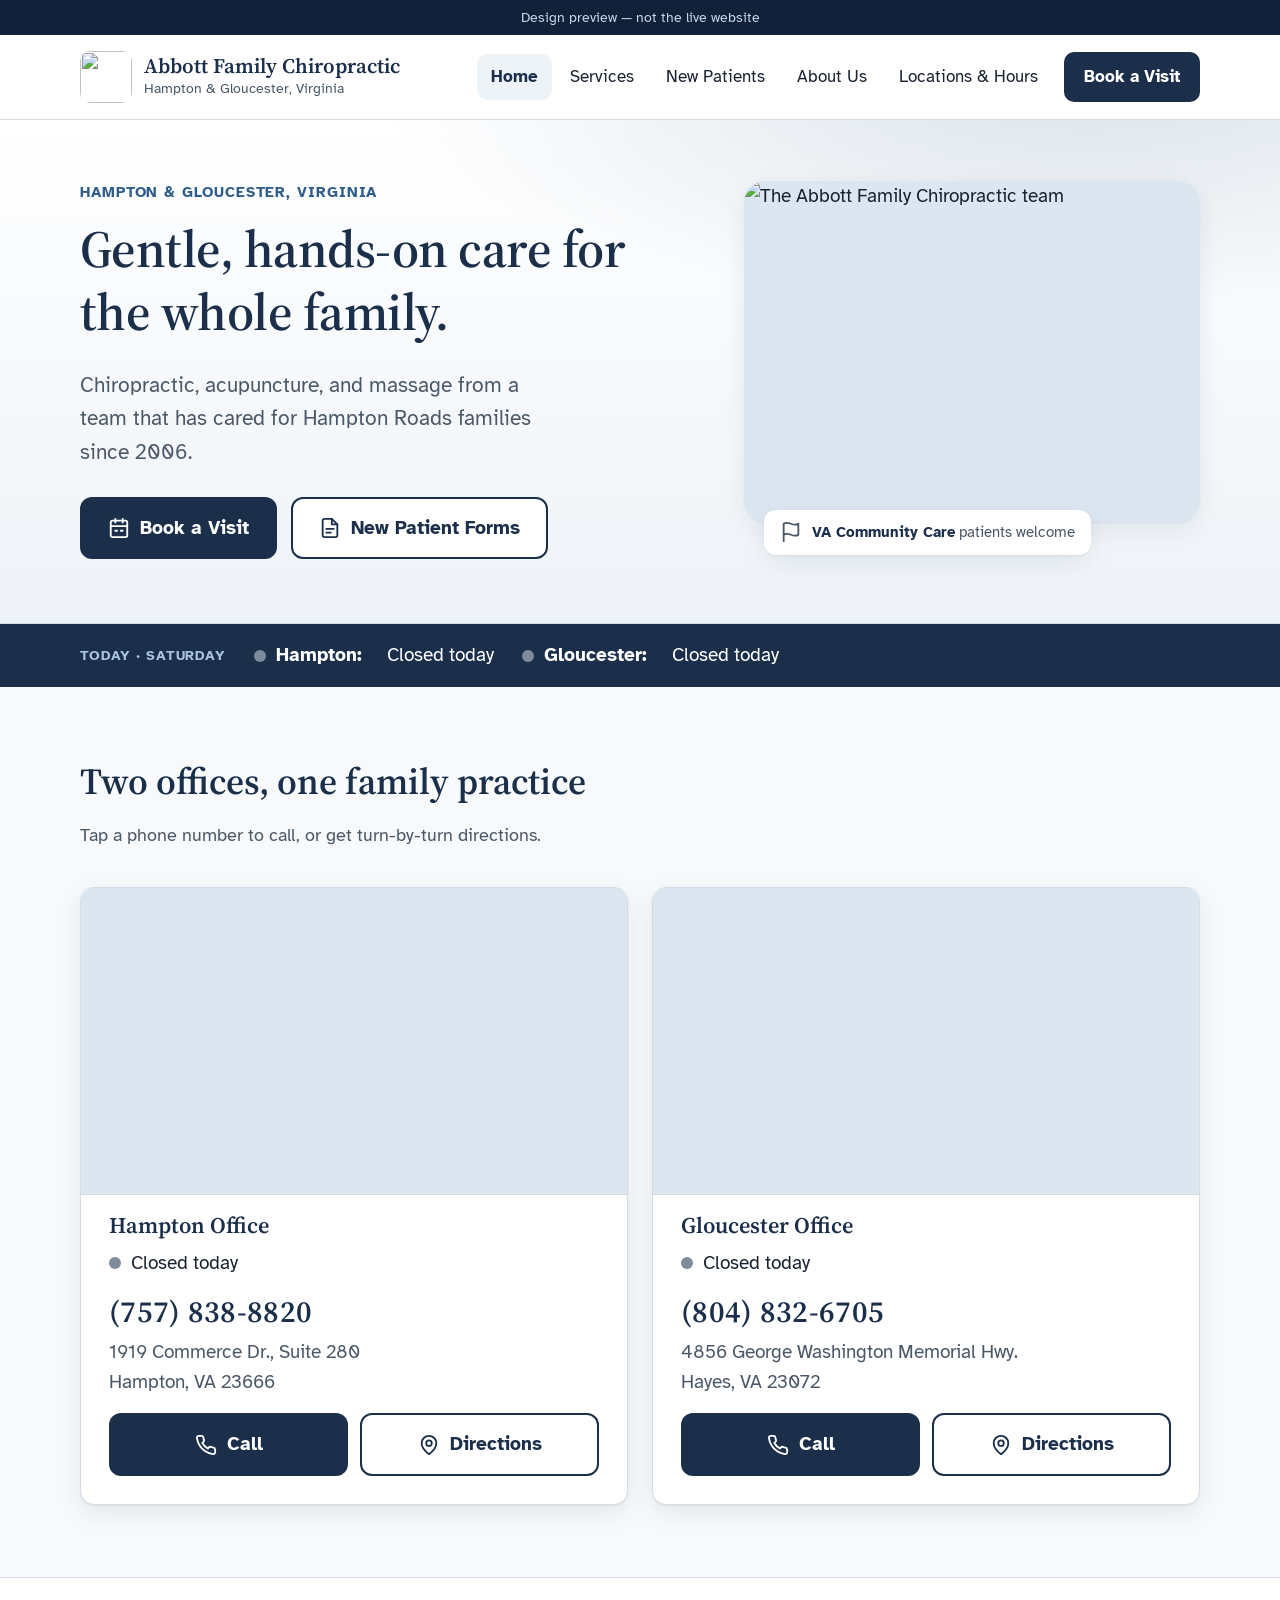
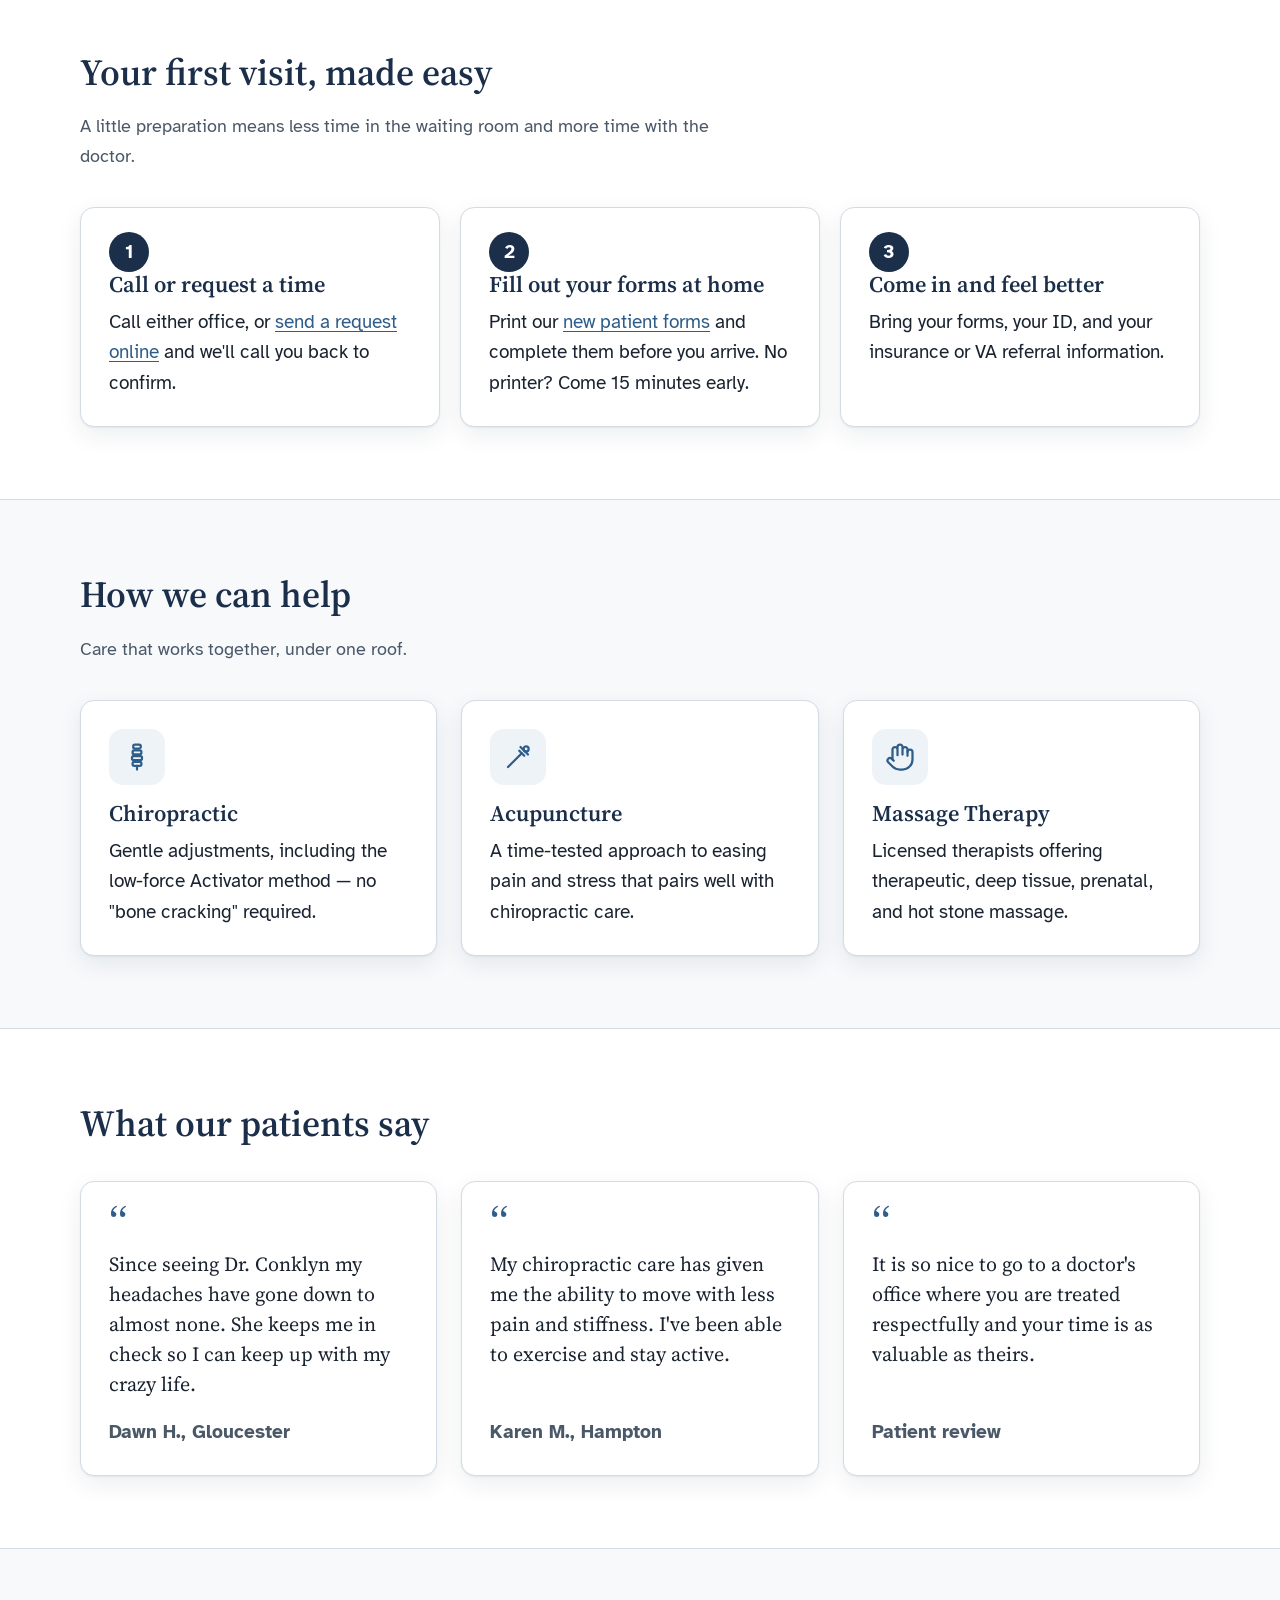
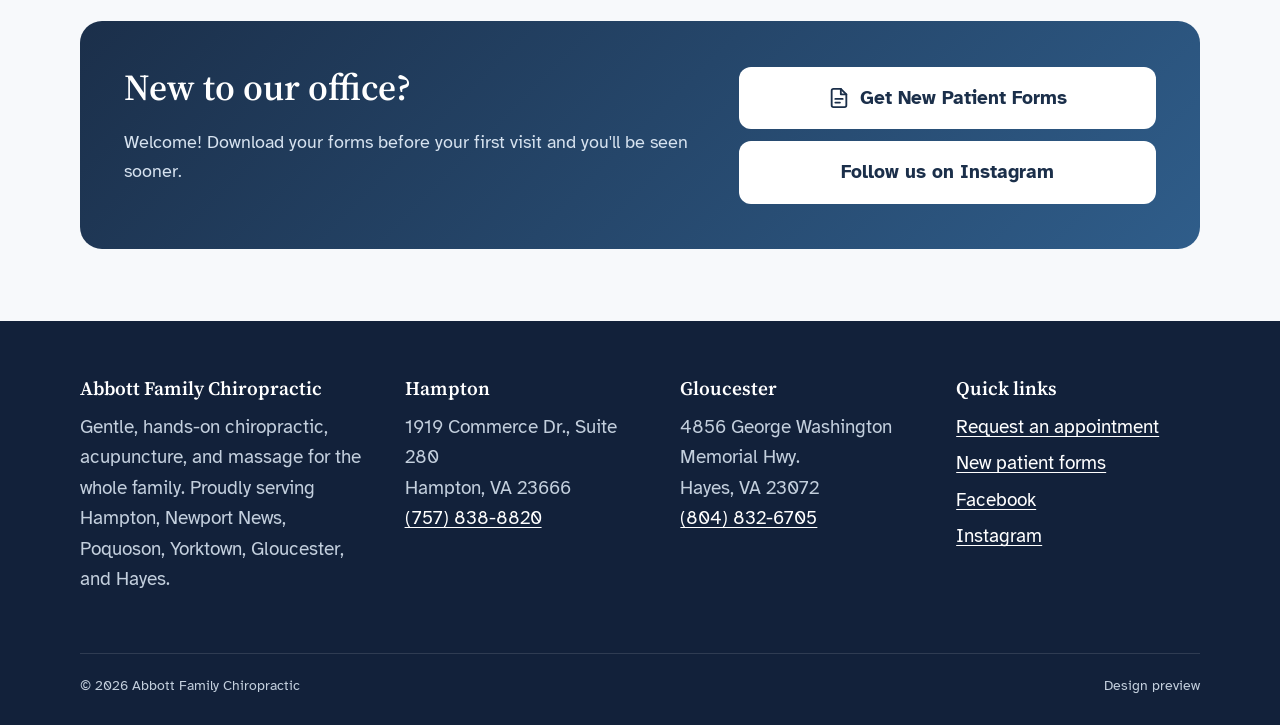
==== index.html @ 3eef68f8 "Add redesign preview: six pages, shared styles, notes Co-Authored-By: Claude Opus 5.5 <noreply@anthr" ====
<!doctype html>
<html lang="en">
<head>
<meta charset="utf-8">
<meta name="viewport" content="width=device-width, initial-scale=1">
<!-- Preview site: keep out of search engines so it never competes with the live site. -->
<meta name="robots" content="noindex, nofollow">
<title>Welcome · Abbott Family Chiropractic</title>
<meta name="description" content="Family chiropractic, acupuncture, and massage in Hampton and Gloucester, Virginia.">
<link rel="icon" href="https://e8usa8896fd.exactdn.com/wp-content/uploads/2018/12/cropped-favicon-1.png?strip=all&resize=270%2C270">
<link rel="preconnect" href="https://fonts.googleapis.com">
<link rel="preconnect" href="https://fonts.gstatic.com" crossorigin>
<link href="https://fonts.googleapis.com/css2?family=Atkinson+Hyperlegible:wght@400;700&amp;family=Source+Serif+4:opsz,wght@8..60,500;8..60,600&amp;display=swap" rel="stylesheet">
<link rel="stylesheet" href="styles.css">
</head>
<body>
<a class="skip" href="#main">Skip to main content</a>
<div class="preview-bar">Design preview — not the live website</div>
<header class="site-header">
  <div class="wrap header-row">
    <a class="brand" href="index.html">
      <img src="https://e8usa8896fd.exactdn.com/wp-content/uploads/2018/12/cropped-favicon-1.png?strip=all&resize=270%2C270" alt="" width="52" height="52">
      <span><span class="brand-name">Abbott Family Chiropractic</span><span class="brand-sub">Hampton &amp; Gloucester, Virginia</span></span>
    </a>
    <button class="menu-btn" aria-expanded="false" aria-controls="site-nav"><svg viewBox="0 0 24 24" fill="none" stroke="currentColor" stroke-width="2.4" stroke-linecap="round" aria-hidden="true"><path d="M4 7h16M4 12h16M4 17h16"/></svg><span class="menu-label">Menu</span></button>
    <nav class="nav" id="site-nav" aria-label="Main">
      <a href="index.html" aria-current="page">Home</a><a href="services.html">Services</a><a href="new-patients.html">New Patients</a><a href="about.html">About Us</a><a href="locations.html">Locations &amp; Hours</a>
      <a class="btn btn-primary" href="appointments.html">Book a Visit</a>
    </nav>
  </div>
</header>
<main id="main">

<section class="hero">
  <div class="wrap hero-grid">
    <div>
      <span class="eyebrow">Hampton &amp; Gloucester, Virginia</span>
      <h1>Gentle, hands-on care for the whole family.</h1>
      <p class="lead">Chiropractic, acupuncture, and massage from a team that has cared for Hampton Roads families since 2006.</p>
      <div class="hero-actions">
        <a class="btn btn-primary" href="appointments.html"><svg viewBox="0 0 24 24" fill="none" stroke="currentColor" stroke-width="2" stroke-linecap="round" stroke-linejoin="round" aria-hidden="true"><rect x="3" y="4" width="18" height="18" rx="2"/><path d="M16 2v4M8 2v4M3 10h18M8 15h2M14 15h2"/></svg> Book a Visit</a>
        <a class="btn btn-outline" href="new-patients.html"><svg viewBox="0 0 24 24" fill="none" stroke="currentColor" stroke-width="2" stroke-linecap="round" stroke-linejoin="round" aria-hidden="true"><path d="M14 2H6a2 2 0 0 0-2 2v16a2 2 0 0 0 2 2h12a2 2 0 0 0 2-2V8z"/><path d="M14 2v6h6M8 13h8M8 17h5"/></svg> New Patient Forms</a>
      </div>
    </div>
    <div>
      <div class="hero-photo"><img src="https://e8usa8896fd.exactdn.com/wp-content/uploads/2026/09/2026-staff-featured-c-1.jpg?strip=all" alt="The Abbott Family Chiropractic team"></div>
      <div class="hero-badge"><svg width="22" height="22" viewBox="0 0 24 24" fill="none" stroke="currentColor" stroke-width="2" stroke-linecap="round" stroke-linejoin="round" aria-hidden="true"><path d="M4 15s1-1 4-1 5 2 8 2 4-1 4-1V3s-1 1-4 1-5-2-8-2-4 1-4 1z"/><path d="M4 22v-7"/></svg><span><strong>VA Community Care</strong> patients welcome</span></div>
    </div>
  </div>
</section>

<div class="today" aria-live="polite">
  <div class="wrap">
    <span class="today-label">Today · <span data-today-name></span></span>
    <span class="today-item" data-status="hampton"><span class="dot"></span><strong>Hampton:</strong>&nbsp;<span class="status-text">…</span></span>
    <span class="today-item" data-status="gloucester"><span class="dot"></span><strong>Gloucester:</strong>&nbsp;<span class="status-text">…</span></span>
  </div>
</div>

<section class="section">
  <div class="wrap">
    <div class="section-head">
      <h2>Two offices, one family practice</h2>
      <p>Tap a phone number to call, or get turn-by-turn directions.</p>
    </div>
    <div class="grid-2">
<article class="card office" id="hampton">
  <div class="office-map"><iframe title="Map of the Hampton Office" loading="lazy" referrerpolicy="no-referrer-when-downgrade"
    src="https://maps.google.com/maps?q=1919+Commerce+Dr+Suite+280+Hampton+VA+23666&amp;z=15&amp;output=embed"></iframe></div>
  <div class="office-body">
    <div>
      <h3>Hampton Office</h3>
      <p class="today-item" data-status="hampton" style="margin:0 0 10px"><span class="dot"></span><span class="status-text">Checking hours…</span></p>
      <a class="office-phone" href="tel:+17578388820">(757) 838-8820</a>
      <address>1919 Commerce Dr., Suite 280<br>Hampton, VA 23666</address>
    </div>
    
    <div class="office-actions">
      <a class="btn btn-primary" href="tel:+17578388820"><svg viewBox="0 0 24 24" fill="none" stroke="currentColor" stroke-width="2" stroke-linecap="round" stroke-linejoin="round" aria-hidden="true"><path d="M22 16.9v3a2 2 0 0 1-2.2 2 19.8 19.8 0 0 1-8.6-3.1 19.5 19.5 0 0 1-6-6A19.8 19.8 0 0 1 2.1 4.2 2 2 0 0 1 4.1 2h3a2 2 0 0 1 2 1.7c.1.9.4 1.8.7 2.7a2 2 0 0 1-.5 2.1L8 9.8a16 16 0 0 0 6 6l1.3-1.3a2 2 0 0 1 2.1-.4c.9.3 1.8.6 2.7.7a2 2 0 0 1 1.7 2z"/></svg> Call</a>
      <a class="btn btn-outline" href="https://www.google.com/maps/dir/?api=1&amp;destination=1919+Commerce+Dr+Suite+280+Hampton+VA+23666" target="_blank" rel="noopener"><svg viewBox="0 0 24 24" fill="none" stroke="currentColor" stroke-width="2" stroke-linecap="round" stroke-linejoin="round" aria-hidden="true"><path d="M20 10c0 6-8 12-8 12s-8-6-8-12a8 8 0 0 1 16 0z"/><circle cx="12" cy="10" r="3"/></svg> Directions</a>
    </div>
  </div>
</article>
<article class="card office" id="gloucester">
  <div class="office-map"><iframe title="Map of the Gloucester Office" loading="lazy" referrerpolicy="no-referrer-when-downgrade"
    src="https://maps.google.com/maps?q=4856+George+Washington+Memorial+Hwy+Hayes+VA+23072&amp;z=15&amp;output=embed"></iframe></div>
  <div class="office-body">
    <div>
      <h3>Gloucester Office</h3>
      <p class="today-item" data-status="gloucester" style="margin:0 0 10px"><span class="dot"></span><span class="status-text">Checking hours…</span></p>
      <a class="office-phone" href="tel:+18048326705">(804) 832-6705</a>
      <address>4856 George Washington Memorial Hwy.<br>Hayes, VA 23072</address>
    </div>
    
    <div class="office-actions">
      <a class="btn btn-primary" href="tel:+18048326705"><svg viewBox="0 0 24 24" fill="none" stroke="currentColor" stroke-width="2" stroke-linecap="round" stroke-linejoin="round" aria-hidden="true"><path d="M22 16.9v3a2 2 0 0 1-2.2 2 19.8 19.8 0 0 1-8.6-3.1 19.5 19.5 0 0 1-6-6A19.8 19.8 0 0 1 2.1 4.2 2 2 0 0 1 4.1 2h3a2 2 0 0 1 2 1.7c.1.9.4 1.8.7 2.7a2 2 0 0 1-.5 2.1L8 9.8a16 16 0 0 0 6 6l1.3-1.3a2 2 0 0 1 2.1-.4c.9.3 1.8.6 2.7.7a2 2 0 0 1 1.7 2z"/></svg> Call</a>
      <a class="btn btn-outline" href="https://www.google.com/maps/dir/?api=1&amp;destination=4856+George+Washington+Memorial+Hwy+Hayes+VA+23072" target="_blank" rel="noopener"><svg viewBox="0 0 24 24" fill="none" stroke="currentColor" stroke-width="2" stroke-linecap="round" stroke-linejoin="round" aria-hidden="true"><path d="M20 10c0 6-8 12-8 12s-8-6-8-12a8 8 0 0 1 16 0z"/><circle cx="12" cy="10" r="3"/></svg> Directions</a>
    </div>
  </div>
</article></div>
  </div>
</section>

<section class="section section-alt">
  <div class="wrap">
    <div class="section-head">
      <h2>Your first visit, made easy</h2>
      <p>A little preparation means less time in the waiting room and more time with the doctor.</p>
    </div>
    <div class="steps">
      <div class="card step"><h3>Call or request a time</h3><p>Call either office, or <a href="appointments.html">send a request online</a> and we'll call you back to confirm.</p></div>
      <div class="card step"><h3>Fill out your forms at home</h3><p>Print our <a href="new-patients.html">new patient forms</a> and complete them before you arrive. No printer? Come 15 minutes early.</p></div>
      <div class="card step"><h3>Come in and feel better</h3><p>Bring your forms, your ID, and your insurance or VA referral information.</p></div>
    </div>
  </div>
</section>

<section class="section">
  <div class="wrap">
    <div class="section-head">
      <h2>How we can help</h2>
      <p>Care that works together, under one roof.</p>
    </div>
    <div class="grid-3">
      <a class="card" href="services.html#chiropractic" style="text-decoration:none;color:inherit"><div class="icon"><svg viewBox="0 0 24 24" fill="none" stroke="currentColor" stroke-width="1.8" stroke-linecap="round" stroke-linejoin="round" aria-hidden="true"><rect x="9" y="2" width="6" height="3.2" rx="1.2"/><rect x="8.5" y="6.6" width="7" height="3.2" rx="1.2"/><rect x="8" y="11.2" width="8" height="3.2" rx="1.2"/><rect x="8.5" y="15.8" width="7" height="3.2" rx="1.2"/><path d="M12 19v3"/></svg></div><h3>Chiropractic</h3><p>Gentle adjustments, including the low-force Activator method — no "bone cracking" required.</p></a>
      <a class="card" href="services.html#acupuncture" style="text-decoration:none;color:inherit"><div class="icon"><svg viewBox="0 0 24 24" fill="none" stroke="currentColor" stroke-width="1.8" stroke-linecap="round" stroke-linejoin="round" aria-hidden="true"><path d="M4 20 15 9"/><path d="M14 4l6 6"/><path d="m13 7 4 4"/><circle cx="18.5" cy="5.5" r="2"/></svg></div><h3>Acupuncture</h3><p>A time-tested approach to easing pain and stress that pairs well with chiropractic care.</p></a>
      <a class="card" href="services.html#massage" style="text-decoration:none;color:inherit"><div class="icon"><svg viewBox="0 0 24 24" fill="none" stroke="currentColor" stroke-width="1.8" stroke-linecap="round" stroke-linejoin="round" aria-hidden="true"><path d="M18 11V6a2 2 0 0 0-4 0v1M14 10V4a2 2 0 0 0-4 0v2M10 10.5V6a2 2 0 0 0-4 0v8"/><path d="M18 8a2 2 0 1 1 4 0v6a8 8 0 0 1-8 8h-2c-2.8 0-4.5-.9-6-2.4l-3.6-3.6a2 2 0 0 1 2.8-2.8L7 15"/></svg></div><h3>Massage Therapy</h3><p>Licensed therapists offering therapeutic, deep tissue, prenatal, and hot stone massage.</p></a>
    </div>
  </div>
</section>

<section class="section section-alt">
  <div class="wrap">
    <div class="section-head"><h2>What our patients say</h2></div>
    <div class="grid-3">
      <figure class="card quote" style="margin:0"><blockquote>Since seeing Dr. Conklyn my headaches have gone down to almost none. She keeps me in check so I can keep up with my crazy life.</blockquote><cite>Dawn H., Gloucester</cite></figure>
      <figure class="card quote" style="margin:0"><blockquote>My chiropractic care has given me the ability to move with less pain and stiffness. I've been able to exercise and stay active.</blockquote><cite>Karen M., Hampton</cite></figure>
      <figure class="card quote" style="margin:0"><blockquote>It is so nice to go to a doctor's office where you are treated respectfully and your time is as valuable as theirs.</blockquote><cite>Patient review</cite></figure>
    </div>
  </div>
</section>

<section class="section">
  <div class="wrap">
    <div class="callout">
      <div>
        <h2>New to our office?</h2>
        <p>Welcome! Download your forms before your first visit and you'll be seen sooner.</p>
      </div>
      <div class="callout-actions">
        <a class="btn btn-light" href="new-patients.html"><svg viewBox="0 0 24 24" fill="none" stroke="currentColor" stroke-width="2" stroke-linecap="round" stroke-linejoin="round" aria-hidden="true"><path d="M14 2H6a2 2 0 0 0-2 2v16a2 2 0 0 0 2 2h12a2 2 0 0 0 2-2V8z"/><path d="M14 2v6h6M8 13h8M8 17h5"/></svg> Get New Patient Forms</a>
        <a class="btn btn-light" href="https://www.instagram.com/abbottfamilychiro/" rel="noopener">Follow us on Instagram</a>
      </div>
    </div>
  </div>
</section>

</main>
<footer class="site-footer">
  <div class="wrap">
    <div class="footer-grid">
      <div>
        <h3>Abbott Family Chiropractic</h3>
        <p>Gentle, hands-on chiropractic, acupuncture, and massage for the whole family. Proudly serving Hampton, Newport News, Poquoson, Yorktown, Gloucester, and Hayes.</p>
      </div>
      <div>
        <h3>Hampton</h3>
        <address>1919 Commerce Dr., Suite 280<br>Hampton, VA 23666<br><a href="tel:+17578388820">(757) 838-8820</a></address>
      </div>
      <div>
        <h3>Gloucester</h3>
        <address>4856 George Washington Memorial Hwy.<br>Hayes, VA 23072<br><a href="tel:+18048326705">(804) 832-6705</a></address>
      </div>
      <div>
        <h3>Quick links</h3>
        <ul>
          <li><a href="appointments.html">Request an appointment</a></li>
          <li><a href="new-patients.html">New patient forms</a></li>
          <li><a href="https://www.facebook.com/abbottfamilychiropractic/" rel="noopener">Facebook</a></li>
          <li><a href="https://www.instagram.com/abbottfamilychiro/" rel="noopener">Instagram</a></li>
        </ul>
      </div>
    </div>
    <div class="footer-bottom">
      <span>© <span data-year>2026</span> Abbott Family Chiropractic</span>
      <span>Design preview</span>
    </div>
  </div>
</footer>
<nav class="callbar" aria-label="Call an office">
  <a href="tel:+17578388820">Call Hampton<small>(757) 838-8820</small></a>
  <a href="tel:+18048326705">Call Gloucester<small>(804) 832-6705</small></a>
</nav>
<script src="main.js"></script>
</body>
</html>
---- styles.css ----
/* Abbott Family Chiropractic — redesign preview
   Palette matches the office sign: navy, slate, soft blue, white.
   Type: Source Serif 4 (headings) + Atkinson Hyperlegible (body),
   a typeface designed by the Braille Institute for low-vision readers. */

:root {
  --navy: #1b2f4a;
  --navy-deep: #12213a;
  --blue: #2f5d8a;
  --blue-soft: #dbe6f1;
  --sky: #eef3f8;
  --slate: #4a5868;
  --line: #d3dbe4;
  --white: #ffffff;
  --paper: #f7f9fb;
  --ink: #1a2330;
  --focus: #f2b134;

  --radius: 14px;
  --shadow: 0 1px 2px rgba(18, 33, 58, .06), 0 8px 24px rgba(18, 33, 58, .08);
  --wrap: 1120px;
  --serif: "Source Serif 4", Georgia, "Times New Roman", serif;
  --sans: "Atkinson Hyperlegible", "Segoe UI", Arial, sans-serif;
}

*, *::before, *::after { box-sizing: border-box; }

html { -webkit-text-size-adjust: 100%; scroll-behavior: smooth; }

body {
  margin: 0;
  background: var(--paper);
  color: var(--ink);
  font-family: var(--sans);
  font-size: 1.1875rem; /* 19px — comfortable for older readers */
  line-height: 1.6;
}

img { max-width: 100%; height: auto; display: block; }

a { color: var(--blue); text-underline-offset: 3px; }
a:hover { color: var(--navy); }

:focus-visible { outline: 3px solid var(--focus); outline-offset: 3px; border-radius: 4px; }

h1, h2, h3 {
  font-family: var(--serif);
  color: var(--navy);
  line-height: 1.2;
  margin: 0 0 .5em;
  font-weight: 600;
}
h1 { font-size: clamp(2.1rem, 5vw, 3.25rem); letter-spacing: -.01em; }
h2 { font-size: clamp(1.7rem, 3.4vw, 2.3rem); }
h3 { font-size: 1.4rem; }
p { margin: 0 0 1em; }

.wrap { width: min(100% - 32px, var(--wrap)); margin-inline: auto; }

.skip {
  position: absolute; left: -9999px; top: 8px;
  background: var(--navy); color: var(--white); padding: 10px 16px; border-radius: 8px; z-index: 100;
}
.skip:focus { left: 8px; }

/* ---------- Preview banner ---------- */
.preview-bar {
  background: var(--navy-deep); color: #c9d6e6;
  font-size: .9rem; text-align: center; padding: 6px 16px;
}

/* ---------- Header ---------- */
.site-header {
  background: var(--white);
  border-bottom: 1px solid var(--line);
  position: sticky; top: 0; z-index: 50;
}
.header-row {
  display: flex; align-items: center; justify-content: space-between;
  gap: 16px; min-height: 84px;
}
.brand {
  display: flex; align-items: center; gap: 12px;
  text-decoration: none; color: var(--navy);
}
.brand img { width: 52px; height: 52px; border-radius: 10px; }
.brand-name { font-family: var(--serif); font-weight: 600; font-size: 1.3rem; line-height: 1.1; display: block; }
.brand-sub { font-size: .85rem; color: var(--slate); display: block; }

.nav { display: flex; align-items: center; gap: 4px; }
.nav a {
  text-decoration: none; color: var(--ink);
  padding: 10px 14px; border-radius: 10px; font-size: 1.05rem;
}
.nav a:hover { background: var(--sky); color: var(--navy); }
.nav a[aria-current="page"] { color: var(--navy); font-weight: 700; background: var(--sky); }
.nav .btn { margin-left: 8px; }

.menu-btn {
  display: none;
  font: inherit; font-weight: 700; font-size: 1.05rem;
  background: var(--navy); color: var(--white);
  border: 0; border-radius: 12px; padding: 12px 18px; min-height: 52px;
  align-items: center; gap: 10px; cursor: pointer;
}
.menu-btn svg { width: 22px; height: 22px; }

/* ---------- Buttons ---------- */
.btn {
  display: inline-flex; align-items: center; justify-content: center; gap: 10px;
  min-height: 56px; padding: 14px 26px;
  border-radius: 12px; border: 2px solid transparent;
  font: inherit; font-weight: 700; text-decoration: none; cursor: pointer;
  transition: background .15s, color .15s, border-color .15s;
}
.btn svg { width: 22px; height: 22px; flex: none; }
.btn-primary { background: var(--navy); color: var(--white); }
.btn-primary:hover { background: var(--blue); color: var(--white); }
.btn-outline { background: var(--white); color: var(--navy); border-color: var(--navy); }
.btn-outline:hover { background: var(--sky); color: var(--navy); }
.btn-light { background: var(--white); color: var(--navy); }
.btn-light:hover { background: var(--blue-soft); color: var(--navy); }
.nav .btn { min-height: 48px; padding: 10px 18px; color: var(--white); }
.nav .btn:hover { color: var(--white); background: var(--blue); }

/* ---------- Hero ---------- */
.hero {
  background:
    radial-gradient(1200px 400px at 85% -10%, rgba(47, 93, 138, .18), transparent 60%),
    linear-gradient(180deg, var(--white), var(--sky));
  border-bottom: 1px solid var(--line);
  padding: 56px 0 64px;
}
.hero-grid { display: grid; grid-template-columns: 1.15fr .85fr; gap: 48px; align-items: center; }
.eyebrow {
  display: inline-block; font-size: .95rem; font-weight: 700; letter-spacing: .06em; text-transform: uppercase;
  color: var(--blue); margin-bottom: 14px;
}
.lead { font-size: 1.3rem; color: var(--slate); max-width: 34ch; }
.hero-actions { display: flex; flex-wrap: wrap; gap: 14px; margin-top: 28px; }
.hero-photo {
  border-radius: 22px; overflow: hidden; box-shadow: var(--shadow);
  background: var(--blue-soft); aspect-ratio: 4 / 3;
}
.hero-photo img { width: 100%; height: 100%; object-fit: cover; }
.hero-badge {
  margin-top: -36px; margin-left: 20px; position: relative;
  display: inline-flex; align-items: center; gap: 10px;
  background: var(--white); border-radius: 12px; padding: 10px 16px; box-shadow: var(--shadow);
  font-size: .95rem; color: var(--slate);
}
.hero-badge strong { color: var(--navy); }

/* ---------- Today strip ---------- */
.today {
  background: var(--navy); color: var(--white);
}
.today .wrap { display: flex; flex-wrap: wrap; gap: 8px 28px; align-items: center; padding: 16px 0; }
.today-label { font-weight: 700; color: #a9c3e0; text-transform: uppercase; letter-spacing: .06em; font-size: .9rem; }
.today-item { display: flex; align-items: center; gap: 10px; }
.dot { width: 12px; height: 12px; border-radius: 50%; background: #7d8b9b; flex: none; }
.dot.open { background: #6fd39b; box-shadow: 0 0 0 4px rgba(111, 211, 155, .2); }

/* ---------- Sections ---------- */
.section { padding: 72px 0; }
.section-alt { background: var(--white); border-block: 1px solid var(--line); }
.section-head { max-width: 680px; margin-bottom: 36px; }
.section-head p { color: var(--slate); font-size: 1.15rem; }

.grid-2 { display: grid; grid-template-columns: repeat(2, 1fr); gap: 24px; }
.grid-3 { display: grid; grid-template-columns: repeat(3, 1fr); gap: 24px; }

.card {
  background: var(--white); border: 1px solid var(--line); border-radius: var(--radius);
  padding: 28px; box-shadow: var(--shadow);
}
.card h3 { margin-bottom: .35em; }
.card p:last-child { margin-bottom: 0; }

/* Office cards */
.office { display: flex; flex-direction: column; gap: 18px; padding: 0; overflow: hidden; }
.office-map { aspect-ratio: 16 / 9; background: var(--blue-soft); border-bottom: 1px solid var(--line); }
.office-map iframe { width: 100%; height: 100%; border: 0; display: block; }
.office-body { padding: 0 28px 28px; display: flex; flex-direction: column; gap: 16px; }
.office-phone {
  font-family: var(--serif); font-size: 1.9rem; font-weight: 600; color: var(--navy);
  text-decoration: none; letter-spacing: .01em;
}
.office-phone:hover { color: var(--blue); }
.office address { font-style: normal; color: var(--slate); }
.office-actions { display: grid; grid-template-columns: 1fr 1fr; gap: 12px; }

.hours { width: 100%; border-collapse: collapse; font-size: 1.05rem; }
.hours th, .hours td { text-align: left; padding: 8px 0; border-bottom: 1px solid var(--line); vertical-align: top; }
.hours th { font-weight: 700; color: var(--navy); width: 38%; }
.hours td { color: var(--slate); }
.hours tr.is-today th, .hours tr.is-today td { color: var(--navy); background: var(--sky); }
.hours tr.is-today th { padding-left: 10px; }
.closed { color: #8592a1; }

/* Steps */
.steps { counter-reset: step; display: grid; gap: 20px; grid-template-columns: repeat(3, 1fr); }
.step { position: relative; padding-top: 64px; }
.step::before {
  counter-increment: step; content: counter(step);
  position: absolute; top: 24px; left: 28px;
  width: 40px; height: 40px; border-radius: 50%;
  display: grid; place-items: center;
  background: var(--navy); color: var(--white); font-weight: 700;
}

/* Icon tiles */
.icon {
  width: 56px; height: 56px; border-radius: 14px; background: var(--sky);
  display: grid; place-items: center; color: var(--blue); margin-bottom: 16px;
}
.icon svg { width: 30px; height: 30px; }

/* Quotes */
.quote { display: flex; flex-direction: column; justify-content: space-between; }
.quote blockquote {
  margin: 0 0 18px; font-family: var(--serif); font-size: 1.25rem; line-height: 1.5; color: var(--ink);
}
.quote blockquote::before { content: "\201C"; display: block; font-size: 3rem; line-height: .6; color: var(--blue); margin-bottom: 10px; }
.quote cite { font-style: normal; font-weight: 700; color: var(--slate); }

/* Callout */
.callout {
  background: linear-gradient(135deg, var(--navy), var(--blue));
  color: var(--white); border-radius: 22px; padding: 44px;
  display: grid; grid-template-columns: 1.4fr 1fr; gap: 32px; align-items: center;
}
.callout h2 { color: var(--white); }
.callout p { color: #d6e2ef; font-size: 1.15rem; }
.callout-actions { display: flex; flex-direction: column; gap: 12px; }

/* Notice */
.notice {
  background: var(--sky); border-left: 6px solid var(--blue); border-radius: 10px;
  padding: 18px 22px; color: var(--ink);
}
.notice strong { color: var(--navy); }

/* Page header */
.page-head { background: linear-gradient(180deg, var(--white), var(--sky)); border-bottom: 1px solid var(--line); padding: 48px 0 40px; }
.page-head p { color: var(--slate); font-size: 1.25rem; max-width: 60ch; margin: 0; }
.crumb { font-size: .95rem; color: var(--slate); margin-bottom: 10px; }
.crumb a { color: var(--slate); }

/* Forms list */
.form-list { list-style: none; margin: 0; padding: 0; display: grid; gap: 12px; }
.form-list a {
  display: flex; align-items: center; gap: 16px;
  padding: 16px 18px; border: 2px solid var(--line); border-radius: 12px;
  text-decoration: none; color: var(--ink); background: var(--white); min-height: 64px;
}
.form-list a:hover { border-color: var(--blue); background: var(--sky); }
.form-list .fi { width: 44px; height: 44px; border-radius: 10px; background: var(--blue-soft); color: var(--blue); display: grid; place-items: center; flex: none; }
.form-list .fi svg { width: 24px; height: 24px; }
.form-list .ft { font-weight: 700; display: block; }
.form-list .fs { font-size: .95rem; color: var(--slate); display: block; }
.tag { display: inline-block; font-size: .8rem; font-weight: 700; background: var(--blue-soft); color: var(--navy); padding: 2px 8px; border-radius: 6px; margin-left: 6px; vertical-align: 2px; }

/* Form */
.form { display: grid; gap: 22px; }
.field label, .field legend { display: block; font-weight: 700; color: var(--navy); margin-bottom: 8px; font-size: 1.1rem; }
.field .hint { display: block; font-weight: 400; color: var(--slate); font-size: .98rem; margin-top: 2px; }
.field input[type="text"], .field input[type="tel"], .field input[type="email"], .field textarea, .field select {
  width: 100%; font: inherit; color: var(--ink);
  padding: 14px 16px; min-height: 56px;
  border: 2px solid #b9c5d2; border-radius: 12px; background: var(--white);
}
.field input:focus, .field textarea:focus, .field select:focus { border-color: var(--blue); outline: 3px solid var(--blue-soft); outline-offset: 0; }
fieldset.field { border: 0; padding: 0; margin: 0; }
.choices { display: grid; grid-template-columns: repeat(auto-fit, minmax(180px, 1fr)); gap: 10px; }
.choice {
  display: flex; align-items: center; gap: 12px;
  border: 2px solid #b9c5d2; border-radius: 12px; padding: 14px 16px; min-height: 56px;
  background: var(--white); cursor: pointer; font-weight: 400 !important; color: var(--ink) !important; margin: 0 !important;
}
.choice input { width: 24px; height: 24px; accent-color: var(--navy); flex: none; }
.choice:has(input:checked) { border-color: var(--navy); background: var(--sky); }
.two-col { display: grid; grid-template-columns: 1fr 1fr; gap: 22px; }
.form-success { display: none; }
.form-success.show { display: block; }

/* Team */
.person { display: grid; grid-template-columns: 120px 1fr; gap: 20px; align-items: start; }
.person img { width: 120px; height: 120px; border-radius: 50%; object-fit: cover; background: var(--blue-soft); }
.person .role { color: var(--blue); font-weight: 700; margin-bottom: 8px; display: block; }
.avatar {
  width: 120px; height: 120px; border-radius: 50%; background: var(--blue-soft); color: var(--navy);
  display: grid; place-items: center; font-family: var(--serif); font-size: 2.2rem; font-weight: 600;
}

/* Service blocks */
.service { display: grid; grid-template-columns: 1fr 1.2fr; gap: 40px; align-items: center; padding: 48px 0; border-bottom: 1px solid var(--line); }
.service:last-of-type { border-bottom: 0; }
.service ul { padding-left: 1.2em; margin: 0 0 1em; }
.service li { margin-bottom: 6px; }
.service-art {
  aspect-ratio: 4 / 3; border-radius: 22px; background: linear-gradient(135deg, var(--sky), var(--blue-soft));
  display: grid; place-items: center; color: var(--blue);
}
.service-art svg { width: 38%; height: auto; opacity: .9; }

/* Footer */
.site-footer { background: var(--navy-deep); color: #c3cfdd; padding: 56px 0 28px; margin-top: 0; }
.site-footer h3 { color: var(--white); font-size: 1.2rem; margin-bottom: 12px; }
.site-footer a { color: var(--white); }
.footer-grid { display: grid; grid-template-columns: 1.2fr 1fr 1fr 1fr; gap: 32px; }
.footer-grid address { font-style: normal; }
.footer-grid ul { list-style: none; margin: 0; padding: 0; display: grid; gap: 6px; }
.footer-bottom { border-top: 1px solid rgba(255, 255, 255, .12); margin-top: 40px; padding-top: 20px; font-size: .9rem; display: flex; flex-wrap: wrap; justify-content: space-between; gap: 12px; }

/* Mobile call bar */
.callbar { display: none; }

/* ---------- Responsive ---------- */
@media (max-width: 960px) {
  .menu-btn { display: inline-flex; }
  .nav {
    display: none; position: absolute; left: 0; right: 0; top: 100%;
    background: var(--white); border-bottom: 1px solid var(--line);
    flex-direction: column; align-items: stretch; padding: 12px 16px 20px; gap: 6px;
    box-shadow: var(--shadow);
  }
  .nav.open { display: flex; }
  .nav a { padding: 16px 18px; font-size: 1.2rem; border: 1px solid var(--line); }
  .nav .btn { margin: 8px 0 0; min-height: 56px; }
  .hero-grid, .callout, .service, .footer-grid { grid-template-columns: 1fr; }
  .grid-3, .steps { grid-template-columns: 1fr; }
  .footer-grid { gap: 28px; }
}
@media (max-width: 720px) {
  body { font-size: 1.125rem; padding-bottom: 84px; }
  .grid-2, .two-col { grid-template-columns: 1fr; }
  .section { padding: 52px 0; }
  .hero { padding: 36px 0 44px; }
  .hero-actions .btn { width: 100%; }
  .callout { padding: 30px 24px; }
  .brand img { width: 44px; height: 44px; }
  .brand-name { font-size: 1.1rem; }
  .brand-sub { display: none; }
  .person { grid-template-columns: 1fr; }
  .office-body { padding: 0 20px 22px; }
  .card { padding: 22px; }
  .callbar {
    display: grid; grid-template-columns: 1fr 1fr; gap: 8px;
    position: fixed; left: 0; right: 0; bottom: 0; z-index: 60;
    background: var(--white); border-top: 1px solid var(--line);
    padding: 10px 12px calc(10px + env(safe-area-inset-bottom));
    box-shadow: 0 -6px 20px rgba(18, 33, 58, .1);
  }
  .callbar a {
    display: flex; flex-direction: column; align-items: center; justify-content: center;
    min-height: 60px; border-radius: 12px; background: var(--navy); color: var(--white);
    text-decoration: none; font-weight: 700; line-height: 1.2; font-size: 1rem;
  }
  .callbar small { font-weight: 400; font-size: .85rem; color: #c9d6e6; }
}

@media (prefers-reduced-motion: reduce) {
  html { scroll-behavior: auto; }
  * { transition: none !important; }
}
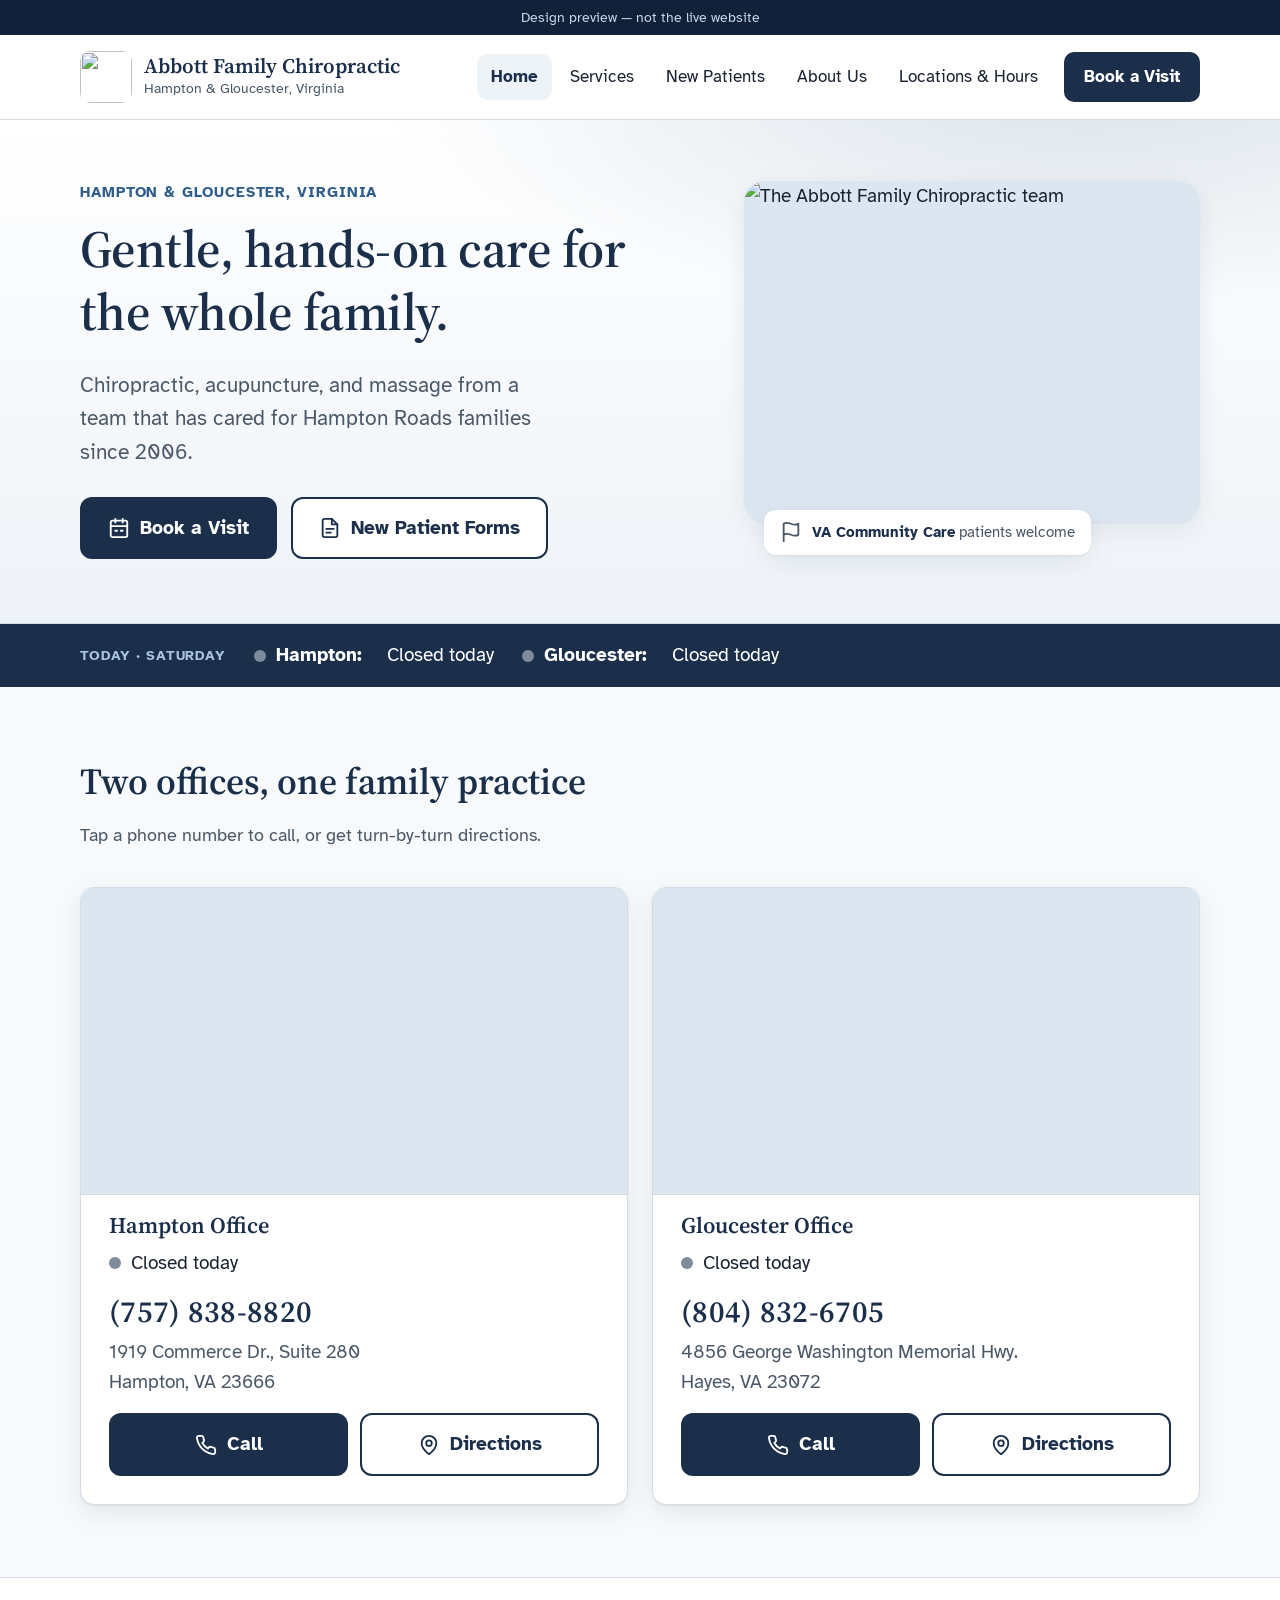
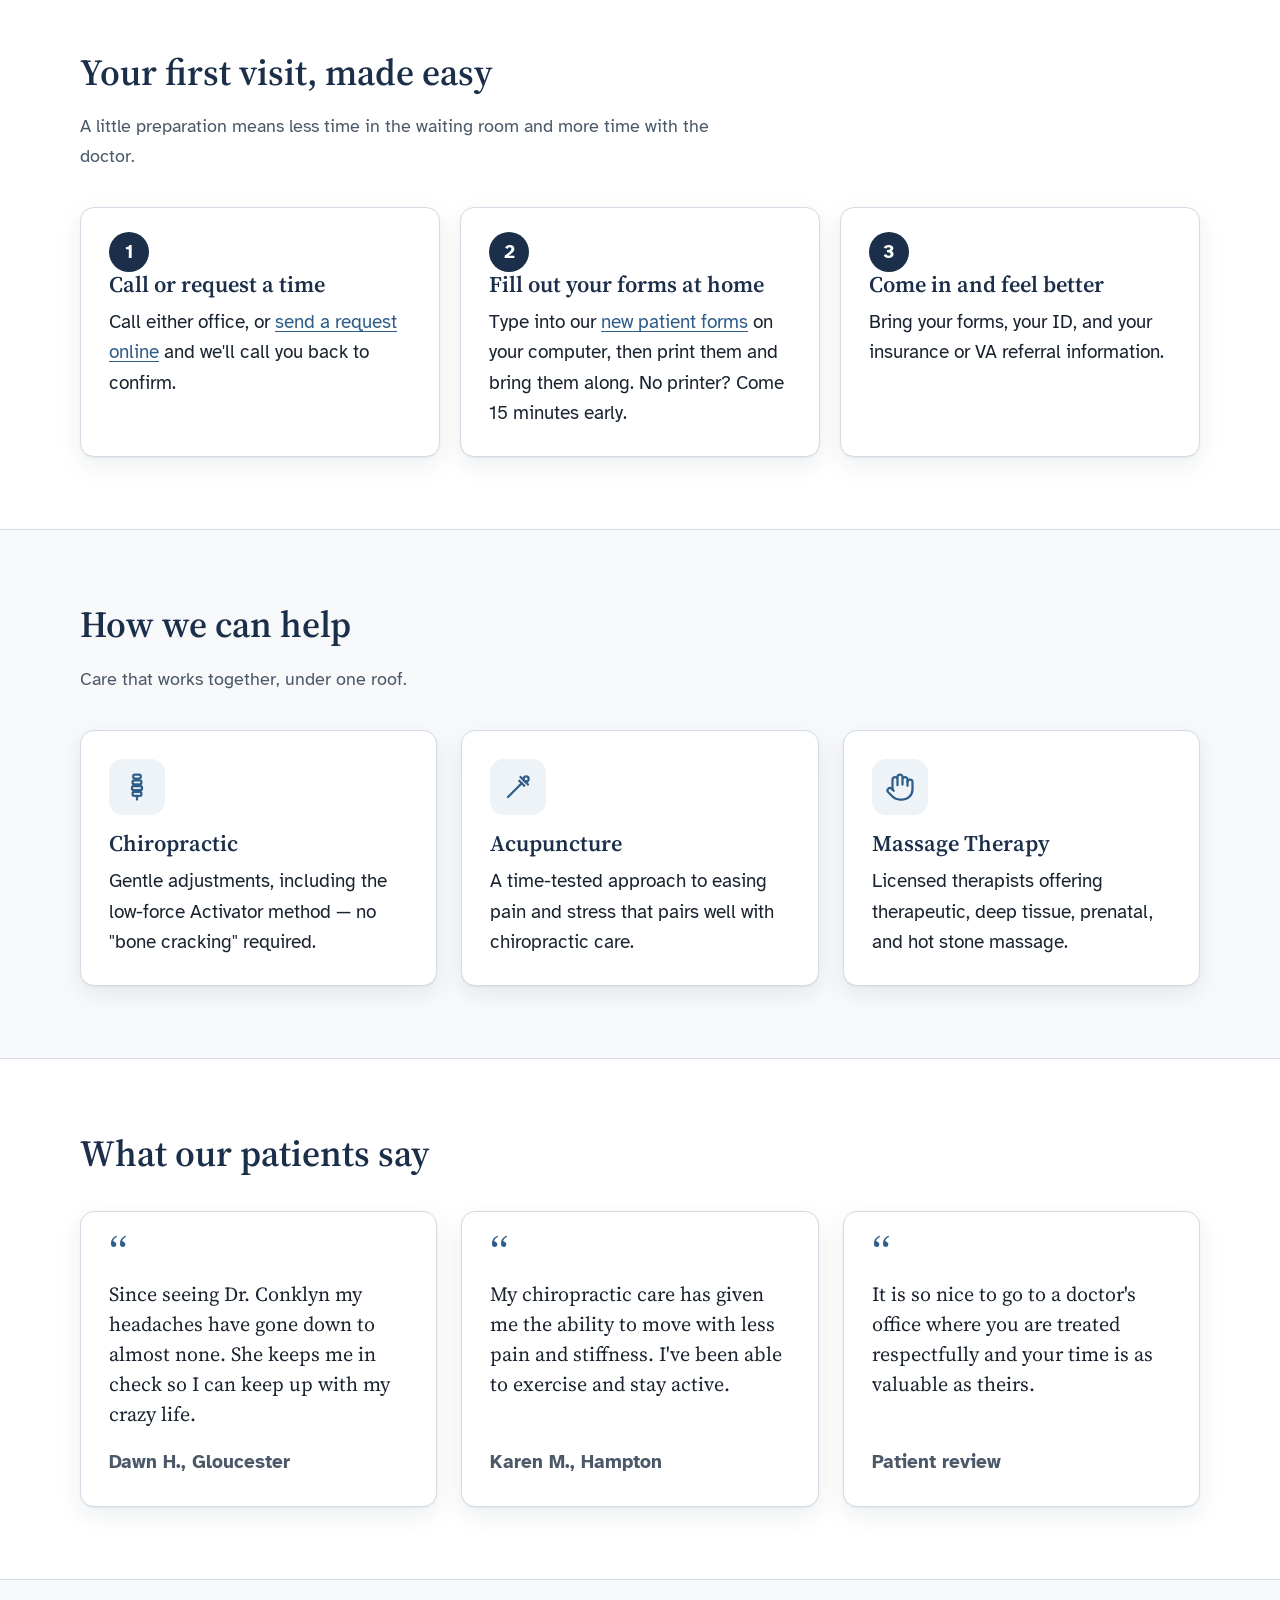
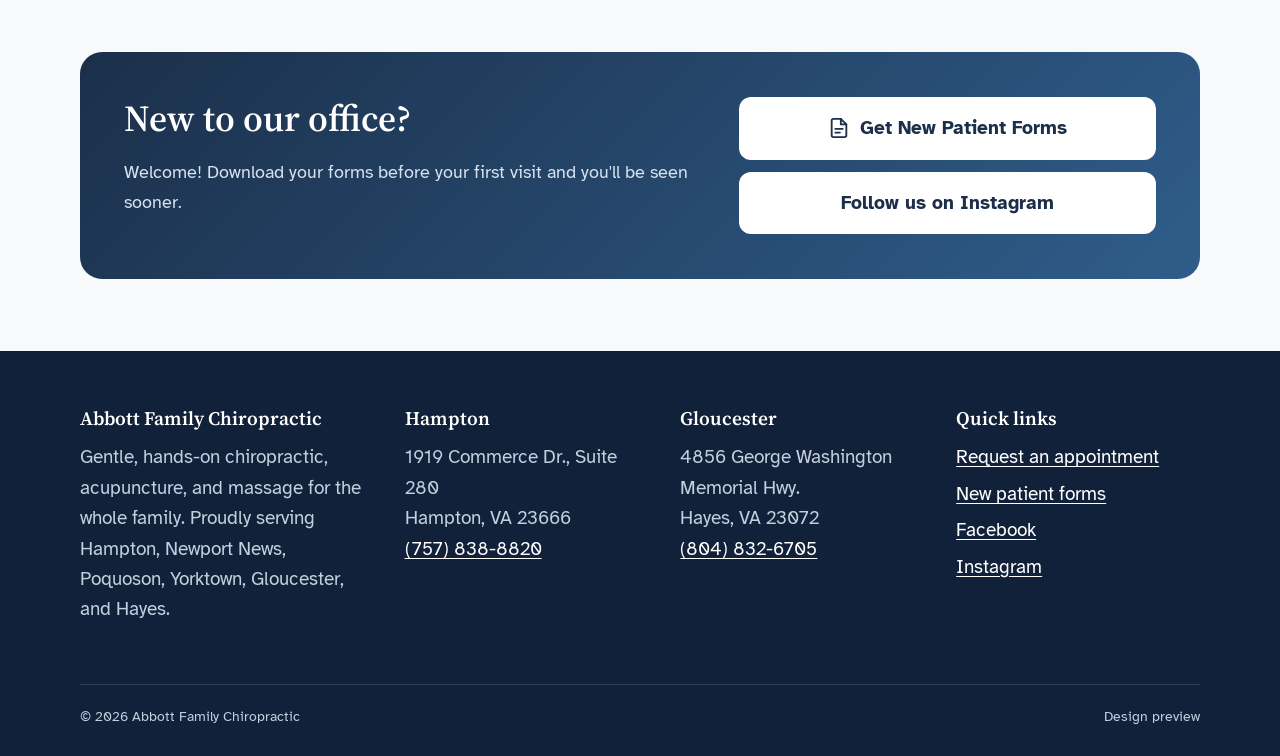
==== commit 3a79b938: "Fillable intake PDFs; link New Patients page to them; add build tools Co-Authored-By: Claude Opus 5." ====
--- a/index.html
+++ b/index.html
@@ -109,7 +109,7 @@
     </div>
     <div class="steps">
       <div class="card step"><h3>Call or request a time</h3><p>Call either office, or <a href="appointments.html">send a request online</a> and we'll call you back to confirm.</p></div>
-      <div class="card step"><h3>Fill out your forms at home</h3><p>Print our <a href="new-patients.html">new patient forms</a> and complete them before you arrive. No printer? Come 15 minutes early.</p></div>
+      <div class="card step"><h3>Fill out your forms at home</h3><p>Type into our <a href="new-patients.html">new patient forms</a> on your computer, then print them and bring them along. No printer? Come 15 minutes early.</p></div>
       <div class="card step"><h3>Come in and feel better</h3><p>Bring your forms, your ID, and your insurance or VA referral information.</p></div>
     </div>
   </div>
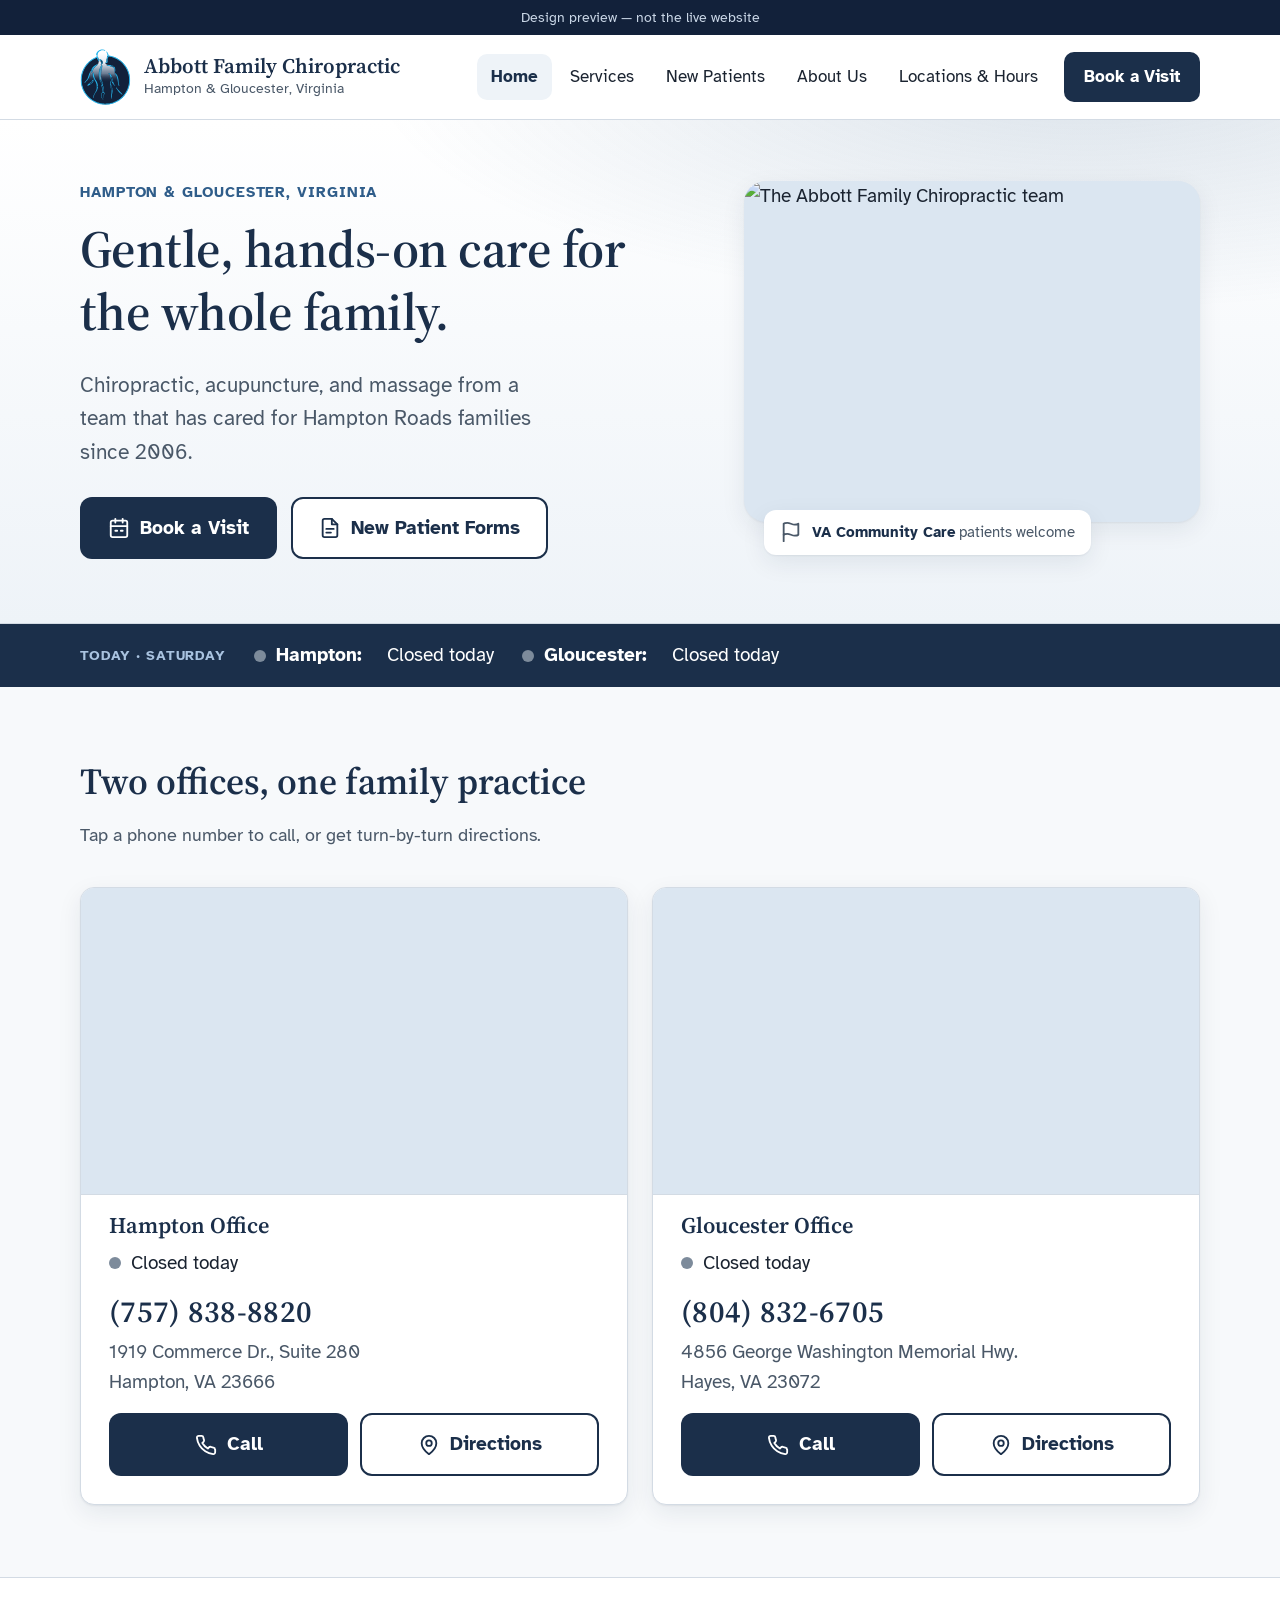
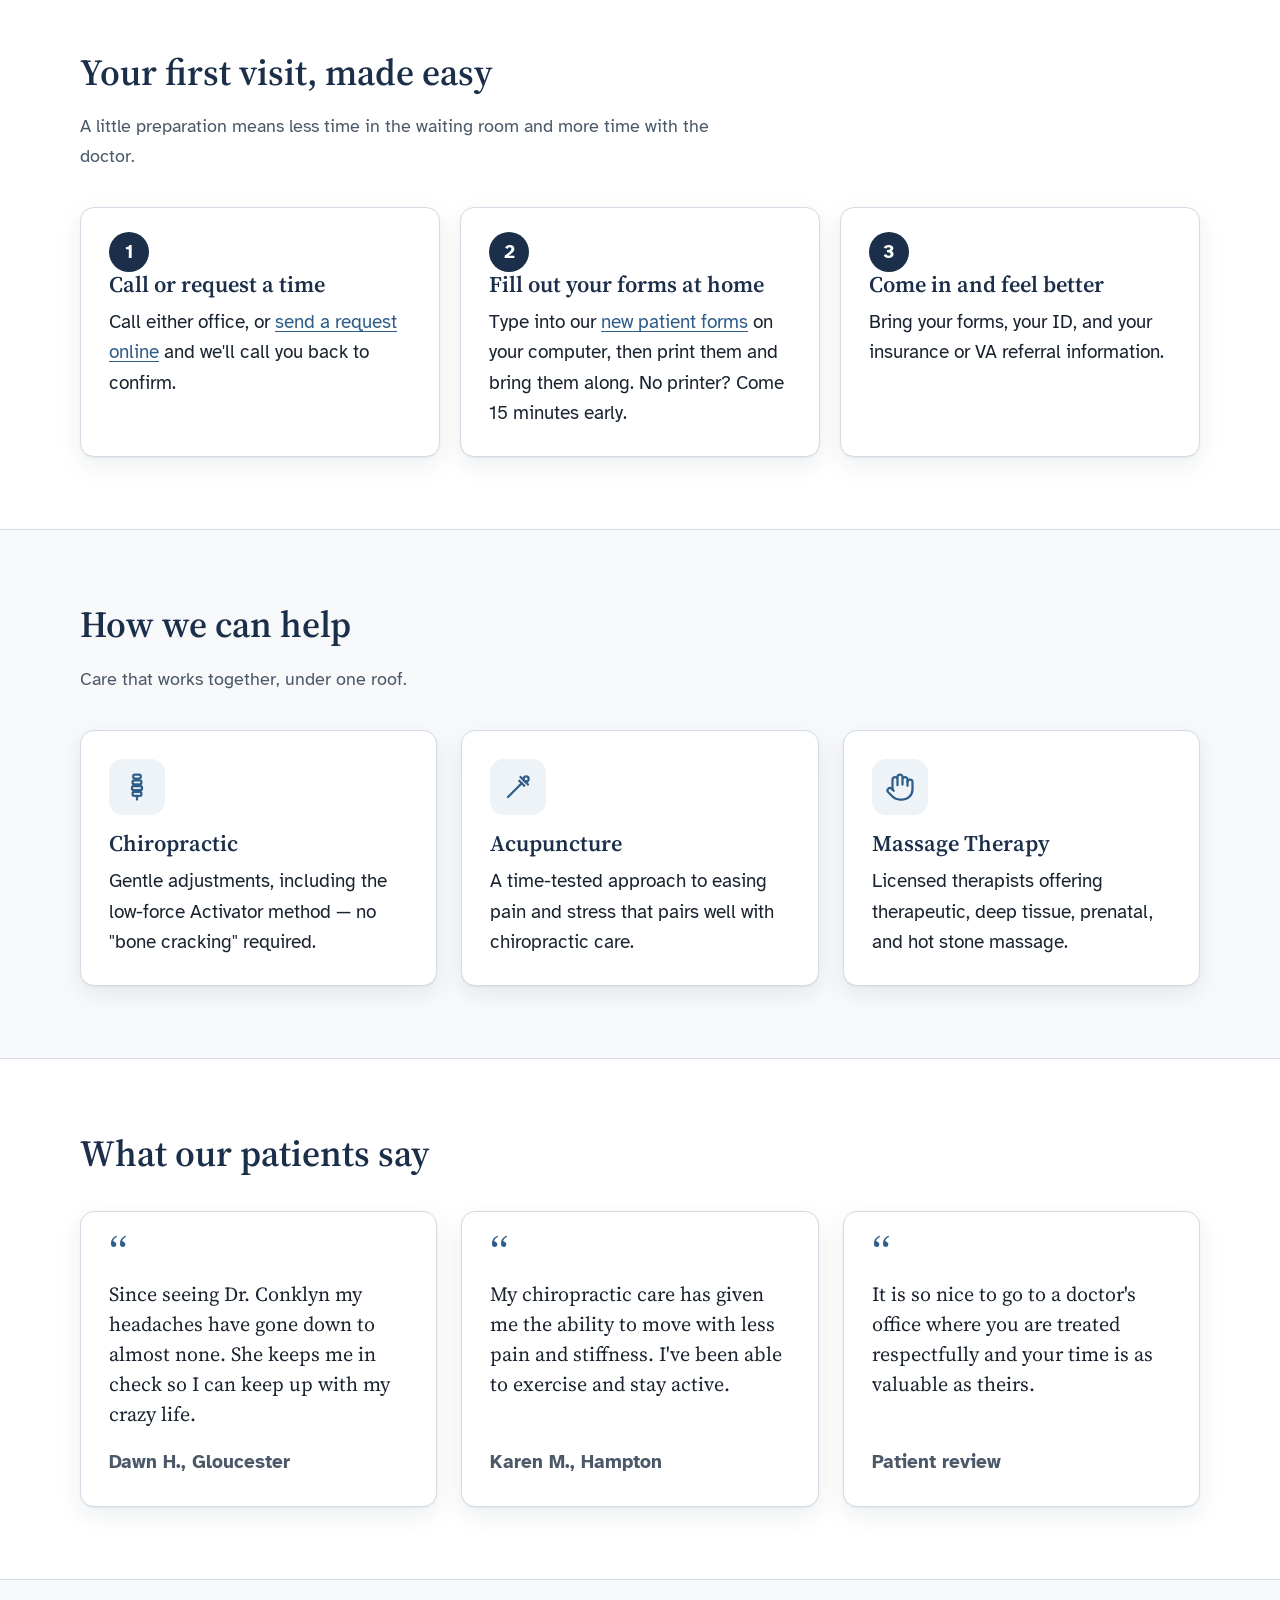
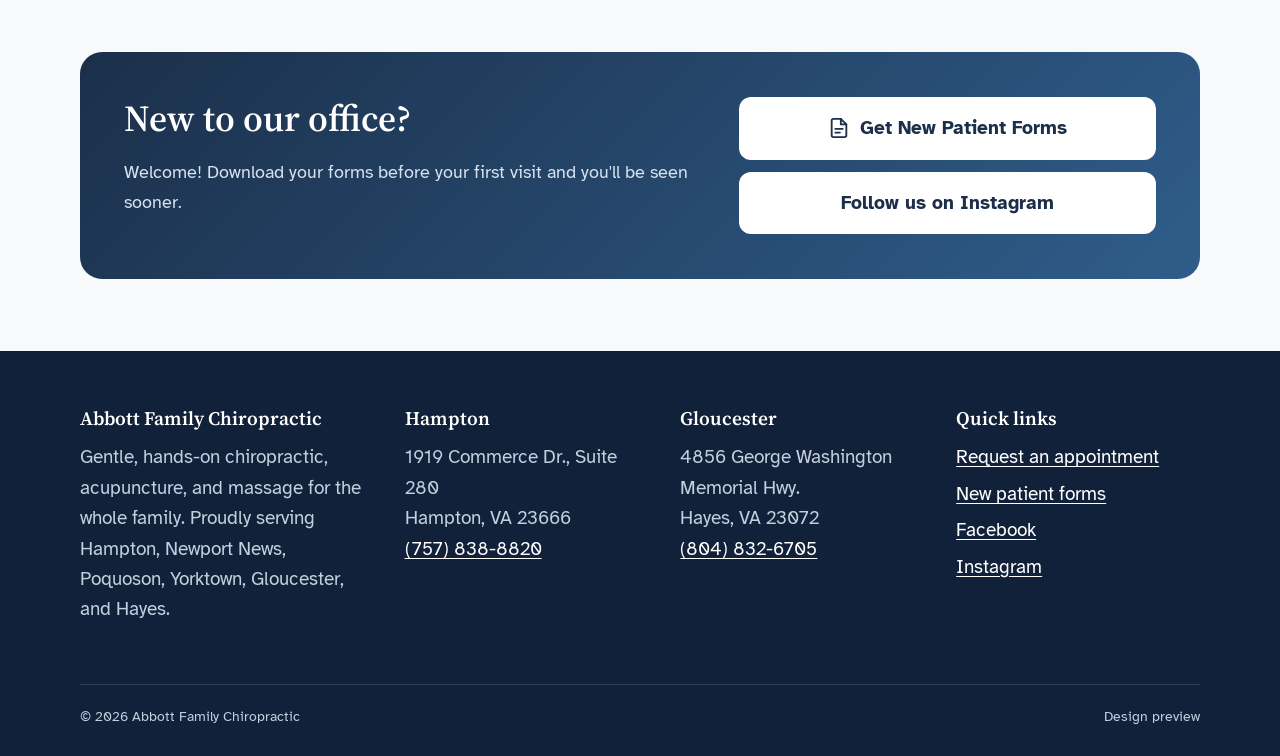
==== commit bfa90e53: "Vector logo mark, staff photos, Malinda's title Co-Authored-By: Claude Opus 5.5 <noreply@anthropic.c" ====
--- a/index.html
+++ b/index.html
@@ -7,7 +7,8 @@
 <meta name="robots" content="noindex, nofollow">
 <title>Welcome · Abbott Family Chiropractic</title>
 <meta name="description" content="Family chiropractic, acupuncture, and massage in Hampton and Gloucester, Virginia.">
-<link rel="icon" href="https://e8usa8896fd.exactdn.com/wp-content/uploads/2018/12/cropped-favicon-1.png?strip=all&resize=270%2C270">
+<link rel="icon" type="image/svg+xml" href="images/logo-mark.svg">
+<link rel="apple-touch-icon" href="images/apple-touch-icon.png">
 <link rel="preconnect" href="https://fonts.googleapis.com">
 <link rel="preconnect" href="https://fonts.gstatic.com" crossorigin>
 <link href="https://fonts.googleapis.com/css2?family=Atkinson+Hyperlegible:wght@400;700&amp;family=Source+Serif+4:opsz,wght@8..60,500;8..60,600&amp;display=swap" rel="stylesheet">
@@ -19,7 +20,7 @@
 <header class="site-header">
   <div class="wrap header-row">
     <a class="brand" href="index.html">
-      <img src="https://e8usa8896fd.exactdn.com/wp-content/uploads/2018/12/cropped-favicon-1.png?strip=all&resize=270%2C270" alt="" width="52" height="52">
+      <img src="images/logo-mark.svg" alt="" width="52" height="56">
       <span><span class="brand-name">Abbott Family Chiropractic</span><span class="brand-sub">Hampton &amp; Gloucester, Virginia</span></span>
     </a>
     <button class="menu-btn" aria-expanded="false" aria-controls="site-nav"><svg viewBox="0 0 24 24" fill="none" stroke="currentColor" stroke-width="2.4" stroke-linecap="round" aria-hidden="true"><path d="M4 7h16M4 12h16M4 17h16"/></svg><span class="menu-label">Menu</span></button>
--- a/styles.css
+++ b/styles.css
@@ -83,7 +83,7 @@
   display: flex; align-items: center; gap: 12px;
   text-decoration: none; color: var(--navy);
 }
-.brand img { width: 52px; height: 52px; border-radius: 10px; }
+.brand img { width: auto; height: 56px; }
 .brand-name { font-family: var(--serif); font-weight: 600; font-size: 1.3rem; line-height: 1.1; display: block; }
 .brand-sub { font-size: .85rem; color: var(--slate); display: block; }
 
@@ -286,12 +286,15 @@
 
 /* Team */
 .person { display: grid; grid-template-columns: 120px 1fr; gap: 20px; align-items: start; }
-.person img { width: 120px; height: 120px; border-radius: 50%; object-fit: cover; background: var(--blue-soft); }
 .person .role { color: var(--blue); font-weight: 700; margin-bottom: 8px; display: block; }
 .avatar {
+  position: relative; overflow: hidden;
   width: 120px; height: 120px; border-radius: 50%; background: var(--blue-soft); color: var(--navy);
   display: grid; place-items: center; font-family: var(--serif); font-size: 2.2rem; font-weight: 600;
-}
+  box-shadow: 0 0 0 4px var(--white), 0 0 0 5px var(--line);
+}
+/* photo sits over the initials; if it fails to load it removes itself and the initials show */
+.avatar img { position: absolute; inset: 0; width: 100%; height: 100%; object-fit: cover; object-position: center 20%; }
 
 /* Service blocks */
 .service { display: grid; grid-template-columns: 1fr 1.2fr; gap: 40px; align-items: center; padding: 48px 0; border-bottom: 1px solid var(--line); }
@@ -339,7 +342,7 @@
   .hero { padding: 36px 0 44px; }
   .hero-actions .btn { width: 100%; }
   .callout { padding: 30px 24px; }
-  .brand img { width: 44px; height: 44px; }
+  .brand img { height: 46px; }
   .brand-name { font-size: 1.1rem; }
   .brand-sub { display: none; }
   .person { grid-template-columns: 1fr; }
